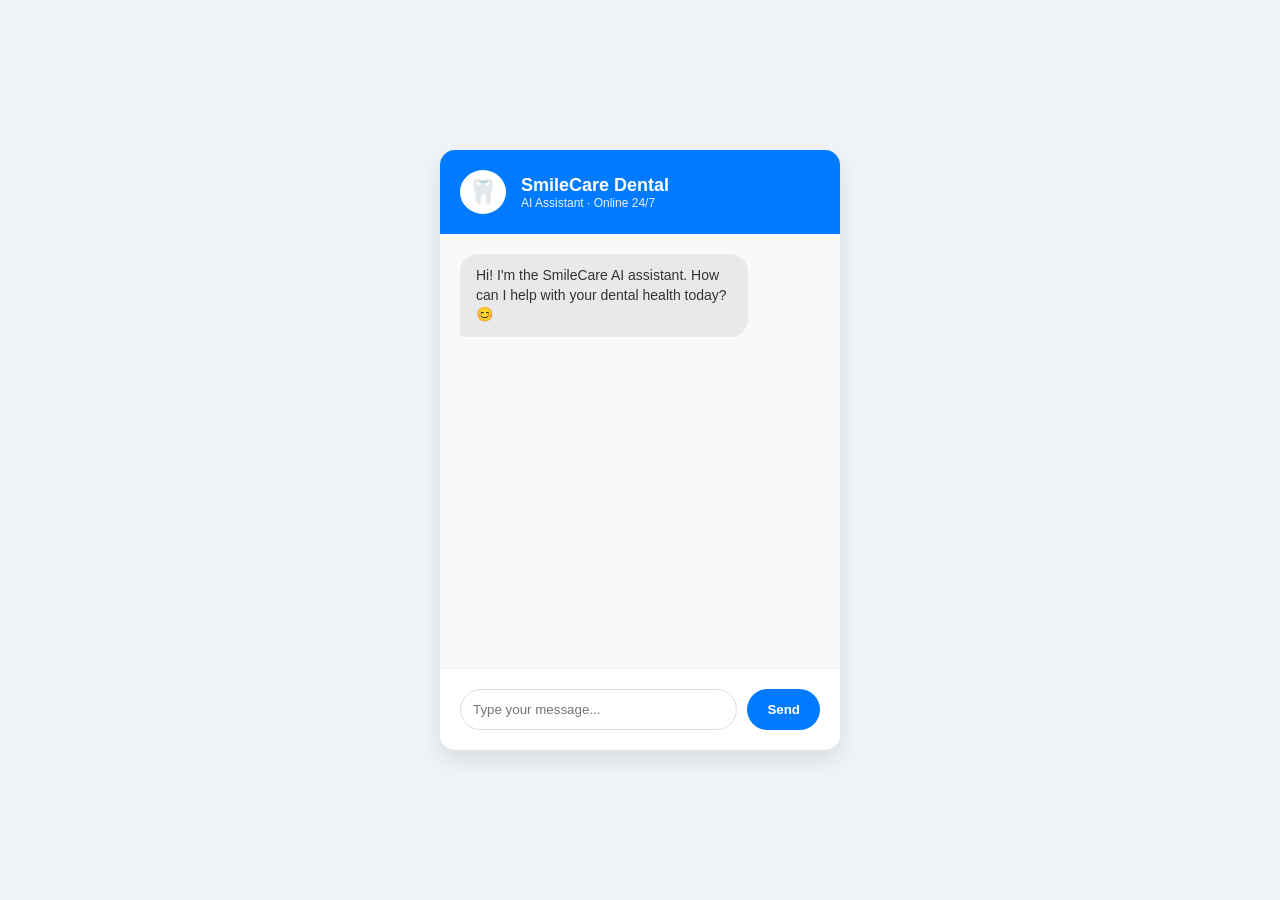
==== index.html @ d3940566 "fix: move files to root level" ====
<!DOCTYPE html>
<html lang="en">
<head>
    <meta charset="UTF-8">
    <meta name="viewport" content="width=device-width, initial-scale=1.0">
    <title>SmileCare Dental – AI Assistant</title>
    <link rel="stylesheet" href="style.css">
</head>
<body>
    <div class="chat-wrapper">
        <div class="chat-header">
            <div class="clinic-logo">🦷</div>
            <div>
                <div class="clinic-name">SmileCare Dental</div>
                <div class="clinic-status">AI Assistant · Online 24/7</div>
            </div>
        </div>

        <div class="chat-messages" id="chatMessages">
            <div class="message bot-message">
                <div class="bubble">
                    Hi! I'm the SmileCare AI assistant. How can I help with your dental health today? 😊
                </div>
            </div>
        </div>

        <div class="chat-input-area">
            <input type="text" id="userInput" placeholder="Type your message..." autocomplete="off">
            <button id="sendBtn" onclick="sendMessage()">Send</button>
        </div>
    </div>

    <script src="script.js"></script>
</body>
</html>
---- style.css ----
* {
    box-sizing: border-box;
    margin: 0;
    padding: 0;
    font-family: 'Segoe UI', Tahoma, Geneva, Verdana, sans-serif;
}

body {
    background-color: #f0f4f8;
    display: flex;
    justify-content: center;
    align-items: center;
    height: 100vh;
}

.chat-wrapper {
    width: 400px;
    height: 600px;
    background: white;
    border-radius: 15px;
    display: flex;
    flex-direction: column;
    box-shadow: 0 10px 25px rgba(0,0,0,0.1);
    overflow: hidden;
}

.chat-header {
    background: #007bff;
    color: white;
    padding: 20px;
    display: flex;
    align-items: center;
    gap: 15px;
}

.clinic-logo {
    font-size: 24px;
    background: white;
    padding: 8px;
    border-radius: 50%;
}

.clinic-name {
    font-weight: bold;
    font-size: 18px;
}

.clinic-status {
    font-size: 12px;
    opacity: 0.9;
}

.chat-messages {
    flex: 1;
    padding: 20px;
    overflow-y: auto;
    background: #f9f9f9;
    display: flex;
    flex-direction: column;
    gap: 15px;
}

.message {
    display: flex;
    width: 100%;
}

.user-message {
    justify-content: flex-end;
}

.bubble {
    max-width: 80%;
    padding: 12px 16px;
    border-radius: 18px;
    font-size: 14px;
    line-height: 1.4;
}

.bot-message .bubble {
    background: #e9e9eb;
    color: #333;
    border-bottom-left-radius: 4px;
}

.user-message .bubble {
    background: #007bff;
    color: white;
    border-bottom-right-radius: 4px;
}

.chat-input-area {
    padding: 20px;
    border-top: 1px solid #eee;
    display: flex;
    gap: 10px;
}

input {
    flex: 1;
    padding: 12px;
    border: 1px solid #ddd;
    border-radius: 25px;
    outline: none;
}

button {
    background: #007bff;
    color: white;
    border: none;
    padding: 0 20px;
    border-radius: 25px;
    cursor: pointer;
    font-weight: bold;
}

button:disabled {
    background: #ccc;
}
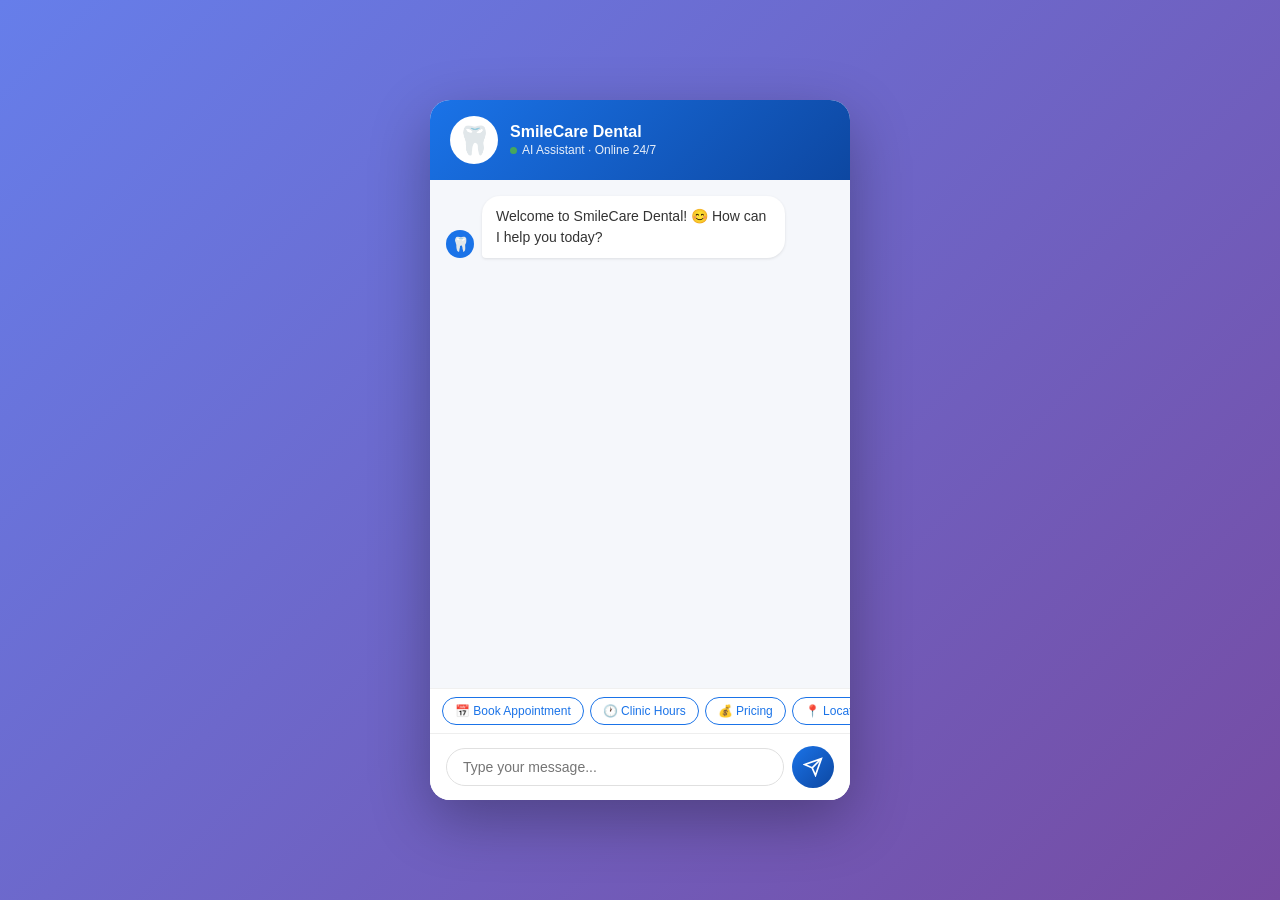
==== commit 70905c39: "fix: update all files to root" ====
--- a/index.html
+++ b/index.html
@@ -1,35 +1,42 @@
 <!DOCTYPE html>
 <html lang="en">
 <head>
-    <meta charset="UTF-8">
-    <meta name="viewport" content="width=device-width, initial-scale=1.0">
-    <title>SmileCare Dental – AI Assistant</title>
-    <link rel="stylesheet" href="style.css">
+  <meta charset="UTF-8">
+  <meta name="viewport" content="width=device-width, initial-scale=1.0">
+  <title>SmileCare Dental – AI Assistant</title>
+  <link rel="stylesheet" href="style.css">
 </head>
 <body>
-    <div class="chat-wrapper">
-        <div class="chat-header">
-            <div class="clinic-logo">🦷</div>
-            <div>
-                <div class="clinic-name">SmileCare Dental</div>
-                <div class="clinic-status">AI Assistant · Online 24/7</div>
-            </div>
+  <div class="chat-wrapper">
+    <div class="chat-header">
+      <div class="clinic-logo">🦷</div>
+      <div class="header-info">
+        <div class="clinic-name">SmileCare Dental</div>
+        <div class="clinic-status">
+          <span class="status-dot"></span> AI Assistant · Online 24/7
         </div>
-
-        <div class="chat-messages" id="chatMessages">
-            <div class="message bot-message">
-                <div class="bubble">
-                    Hi! I'm the SmileCare AI assistant. How can I help with your dental health today? 😊
-                </div>
-            </div>
-        </div>
-
-        <div class="chat-input-area">
-            <input type="text" id="userInput" placeholder="Type your message..." autocomplete="off">
-            <button id="sendBtn" onclick="sendMessage()">Send</button>
-        </div>
+      </div>
     </div>
 
-    <script src="script.js"></script>
+    <div class="chat-messages" id="chatMessages"></div>
+
+    <div class="quick-replies" id="quickReplies">
+      <button onclick="quickSend('Book Appointment')">📅 Book Appointment</button>
+      <button onclick="quickSend('Clinic Hours')">🕐 Clinic Hours</button>
+      <button onclick="quickSend('Treatment Prices')">💰 Pricing</button>
+      <button onclick="quickSend('Clinic Location')">📍 Location</button>
+    </div>
+
+    <div class="chat-input-area">
+      <input type="text" id="userInput" placeholder="Type your message..." autocomplete="off">
+      <button id="sendBtn" onclick="sendMessage()">
+        <svg width="20" height="20" viewBox="0 0 24 24" fill="none" stroke="currentColor" stroke-width="2">
+          <line x1="22" y1="2" x2="11" y2="13"></line>
+          <polygon points="22 2 15 22 11 13 2 9 22 2"></polygon>
+        </svg>
+      </button>
+    </div>
+  </div>
+  <script src="script.js"></script>
 </body>
 </html>
--- a/style.css
+++ b/style.css
@@ -1,119 +1,235 @@
 * {
-    box-sizing: border-box;
-    margin: 0;
-    padding: 0;
-    font-family: 'Segoe UI', Tahoma, Geneva, Verdana, sans-serif;
+  box-sizing: border-box;
+  margin: 0;
+  padding: 0;
+  font-family: 'Segoe UI', sans-serif;
 }
 
 body {
-    background-color: #f0f4f8;
-    display: flex;
-    justify-content: center;
-    align-items: center;
-    height: 100vh;
+  background: linear-gradient(135deg, #667eea 0%, #764ba2 100%);
+  display: flex;
+  justify-content: center;
+  align-items: center;
+  min-height: 100vh;
+  padding: 20px;
 }
 
 .chat-wrapper {
-    width: 400px;
-    height: 600px;
-    background: white;
-    border-radius: 15px;
-    display: flex;
-    flex-direction: column;
-    box-shadow: 0 10px 25px rgba(0,0,0,0.1);
-    overflow: hidden;
+  width: 100%;
+  max-width: 420px;
+  height: 700px;
+  background: white;
+  border-radius: 20px;
+  display: flex;
+  flex-direction: column;
+  overflow: hidden;
+  box-shadow: 0 20px 60px rgba(0,0,0,0.3);
 }
 
 .chat-header {
-    background: #007bff;
-    color: white;
-    padding: 20px;
-    display: flex;
-    align-items: center;
-    gap: 15px;
+  background: linear-gradient(135deg, #1a73e8, #0d47a1);
+  color: white;
+  padding: 16px 20px;
+  display: flex;
+  align-items: center;
+  gap: 12px;
 }
 
 .clinic-logo {
-    font-size: 24px;
-    background: white;
-    padding: 8px;
-    border-radius: 50%;
+  font-size: 28px;
+  background: white;
+  width: 48px;
+  height: 48px;
+  border-radius: 50%;
+  display: flex;
+  align-items: center;
+  justify-content: center;
+  flex-shrink: 0;
 }
 
 .clinic-name {
-    font-weight: bold;
-    font-size: 18px;
+  font-size: 16px;
+  font-weight: 700;
 }
 
 .clinic-status {
-    font-size: 12px;
-    opacity: 0.9;
+  font-size: 12px;
+  opacity: 0.9;
+  display: flex;
+  align-items: center;
+  gap: 5px;
+  margin-top: 2px;
+}
+
+.status-dot {
+  width: 7px;
+  height: 7px;
+  background: #4caf50;
+  border-radius: 50%;
+  display: inline-block;
+  animation: pulse 2s infinite;
+}
+
+@keyframes pulse {
+  0% { opacity: 1; }
+  50% { opacity: 0.4; }
+  100% { opacity: 1; }
 }
 
 .chat-messages {
-    flex: 1;
-    padding: 20px;
-    overflow-y: auto;
-    background: #f9f9f9;
-    display: flex;
-    flex-direction: column;
-    gap: 15px;
+  flex: 1;
+  padding: 16px;
+  overflow-y: auto;
+  background: #f5f7fb;
+  display: flex;
+  flex-direction: column;
+  gap: 10px;
 }
 
 .message {
-    display: flex;
-    width: 100%;
+  display: flex;
+  align-items: flex-end;
+  gap: 8px;
 }
 
 .user-message {
-    justify-content: flex-end;
+  justify-content: flex-end;
+}
+
+.bot-avatar {
+  width: 28px;
+  height: 28px;
+  background: #1a73e8;
+  border-radius: 50%;
+  display: flex;
+  align-items: center;
+  justify-content: center;
+  font-size: 14px;
+  flex-shrink: 0;
 }
 
 .bubble {
-    max-width: 80%;
-    padding: 12px 16px;
-    border-radius: 18px;
-    font-size: 14px;
-    line-height: 1.4;
+  max-width: 78%;
+  padding: 10px 14px;
+  border-radius: 18px;
+  font-size: 14px;
+  line-height: 1.5;
+  white-space: pre-wrap;
 }
 
 .bot-message .bubble {
-    background: #e9e9eb;
-    color: #333;
-    border-bottom-left-radius: 4px;
+  background: white;
+  color: #333;
+  border-bottom-left-radius: 4px;
+  box-shadow: 0 1px 3px rgba(0,0,0,0.1);
 }
 
 .user-message .bubble {
-    background: #007bff;
-    color: white;
-    border-bottom-right-radius: 4px;
+  background: linear-gradient(135deg, #1a73e8, #0d47a1);
+  color: white;
+  border-bottom-right-radius: 4px;
+}
+
+.typing-indicator {
+  display: flex;
+  gap: 4px;
+  padding: 12px 16px;
+  background: white;
+  border-radius: 18px;
+  border-bottom-left-radius: 4px;
+  width: fit-content;
+  box-shadow: 0 1px 3px rgba(0,0,0,0.1);
+}
+
+.typing-indicator span {
+  width: 8px;
+  height: 8px;
+  background: #1a73e8;
+  border-radius: 50%;
+  animation: typing 1.2s infinite;
+}
+
+.typing-indicator span:nth-child(2) { animation-delay: 0.2s; }
+.typing-indicator span:nth-child(3) { animation-delay: 0.4s; }
+
+@keyframes typing {
+  0%, 60%, 100% { transform: translateY(0); opacity: 0.4; }
+  30% { transform: translateY(-6px); opacity: 1; }
+}
+
+.quick-replies {
+  padding: 8px 12px;
+  display: flex;
+  gap: 6px;
+  overflow-x: auto;
+  background: white;
+  border-top: 1px solid #f0f0f0;
+  scrollbar-width: none;
+}
+
+.quick-replies::-webkit-scrollbar { display: none; }
+
+.quick-replies button {
+  white-space: nowrap;
+  padding: 6px 12px;
+  border: 1.5px solid #1a73e8;
+  background: white;
+  color: #1a73e8;
+  border-radius: 20px;
+  font-size: 12px;
+  cursor: pointer;
+  transition: all 0.2s;
+  font-weight: 500;
+}
+
+.quick-replies button:hover {
+  background: #1a73e8;
+  color: white;
 }
 
 .chat-input-area {
-    padding: 20px;
-    border-top: 1px solid #eee;
-    display: flex;
-    gap: 10px;
-}
-
-input {
-    flex: 1;
-    padding: 12px;
-    border: 1px solid #ddd;
-    border-radius: 25px;
-    outline: none;
-}
-
-button {
-    background: #007bff;
-    color: white;
-    border: none;
-    padding: 0 20px;
-    border-radius: 25px;
-    cursor: pointer;
-    font-weight: bold;
-}
-
-button:disabled {
-    background: #ccc;
+  padding: 12px 16px;
+  display: flex;
+  gap: 8px;
+  align-items: center;
+  background: white;
+  border-top: 1px solid #eee;
+}
+
+.chat-input-area input {
+  flex: 1;
+  padding: 10px 16px;
+  border: 1.5px solid #e0e0e0;
+  border-radius: 24px;
+  font-size: 14px;
+  outline: none;
+  transition: border 0.2s;
+}
+
+.chat-input-area input:focus {
+  border-color: #1a73e8;
+}
+
+.chat-input-area button {
+  width: 42px;
+  height: 42px;
+  background: linear-gradient(135deg, #1a73e8, #0d47a1);
+  color: white;
+  border: none;
+  border-radius: 50%;
+  cursor: pointer;
+  display: flex;
+  align-items: center;
+  justify-content: center;
+  flex-shrink: 0;
+  transition: transform 0.2s;
+}
+
+.chat-input-area button:hover {
+  transform: scale(1.05);
+}
+
+.chat-input-area button:disabled {
+  background: #ccc;
+  transform: none;
 }
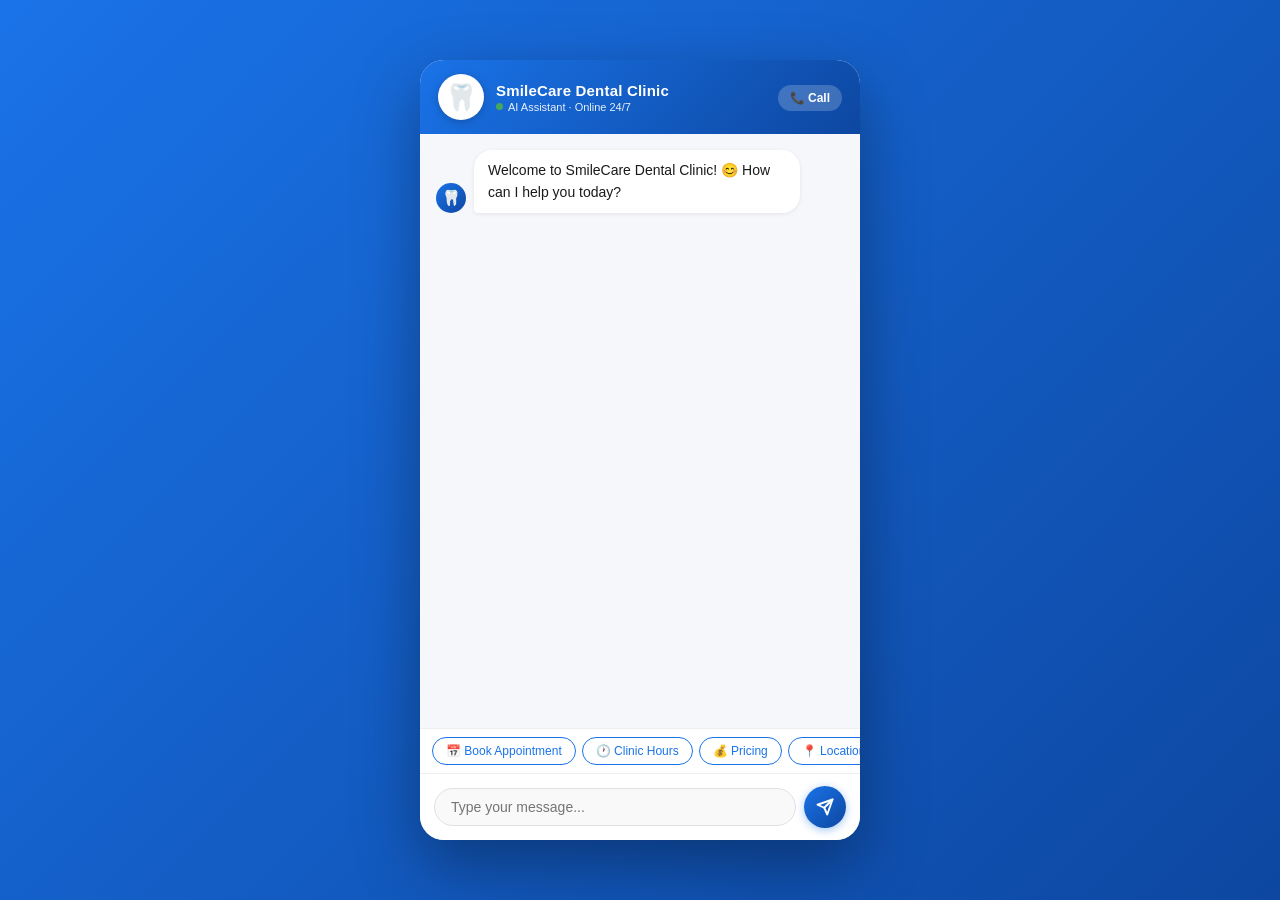
==== commit 04b9da90: "feat: advanced dental chatbot v2" ====
--- a/index.html
+++ b/index.html
@@ -8,34 +8,47 @@
 </head>
 <body>
   <div class="chat-wrapper">
+
     <div class="chat-header">
       <div class="clinic-logo">🦷</div>
       <div class="header-info">
-        <div class="clinic-name">SmileCare Dental</div>
+        <div class="clinic-name">SmileCare Dental Clinic</div>
         <div class="clinic-status">
           <span class="status-dot"></span> AI Assistant · Online 24/7
         </div>
+      </div>
+      <div class="header-actions">
+        <a href="tel:+919876543210" class="call-btn">📞 Call</a>
       </div>
     </div>
 
     <div class="chat-messages" id="chatMessages"></div>
 
     <div class="quick-replies" id="quickReplies">
-      <button onclick="quickSend('Book Appointment')">📅 Book Appointment</button>
-      <button onclick="quickSend('Clinic Hours')">🕐 Clinic Hours</button>
-      <button onclick="quickSend('Treatment Prices')">💰 Pricing</button>
-      <button onclick="quickSend('Clinic Location')">📍 Location</button>
+      <button onclick="quickSend('I want to book an appointment')">📅 Book Appointment</button>
+      <button onclick="quickSend('What are your clinic hours?')">🕐 Clinic Hours</button>
+      <button onclick="quickSend('What are your treatment prices?')">💰 Pricing</button>
+      <button onclick="quickSend('Where is your clinic located?')">📍 Location</button>
+      <button onclick="quickSend('What treatments do you offer?')">🦷 Treatments</button>
     </div>
 
     <div class="chat-input-area">
-      <input type="text" id="userInput" placeholder="Type your message..." autocomplete="off">
+      <input
+        type="text"
+        id="userInput"
+        placeholder="Type your message..."
+        autocomplete="off"
+      />
       <button id="sendBtn" onclick="sendMessage()">
-        <svg width="20" height="20" viewBox="0 0 24 24" fill="none" stroke="currentColor" stroke-width="2">
+        <svg width="18" height="18" viewBox="0 0 24 24" fill="none"
+          stroke="currentColor" stroke-width="2.5" stroke-linecap="round"
+          stroke-linejoin="round">
           <line x1="22" y1="2" x2="11" y2="13"></line>
           <polygon points="22 2 15 22 11 13 2 9 22 2"></polygon>
         </svg>
       </button>
     </div>
+
   </div>
   <script src="script.js"></script>
 </body>
--- a/style.css
+++ b/style.css
@@ -6,54 +6,61 @@
 }
 
 body {
-  background: linear-gradient(135deg, #667eea 0%, #764ba2 100%);
+  background: linear-gradient(135deg, #1a73e8 0%, #0d47a1 100%);
   display: flex;
   justify-content: center;
   align-items: center;
   min-height: 100vh;
-  padding: 20px;
+  padding: 16px;
 }
 
 .chat-wrapper {
   width: 100%;
-  max-width: 420px;
-  height: 700px;
-  background: white;
-  border-radius: 20px;
+  max-width: 440px;
+  height: 92vh;
+  max-height: 780px;
+  background: #f5f7fb;
+  border-radius: 24px;
   display: flex;
   flex-direction: column;
   overflow: hidden;
-  box-shadow: 0 20px 60px rgba(0,0,0,0.3);
-}
-
+  box-shadow: 0 24px 64px rgba(0,0,0,0.35);
+}
+
+/* HEADER */
 .chat-header {
   background: linear-gradient(135deg, #1a73e8, #0d47a1);
   color: white;
-  padding: 16px 20px;
+  padding: 14px 18px;
   display: flex;
   align-items: center;
   gap: 12px;
+  flex-shrink: 0;
 }
 
 .clinic-logo {
-  font-size: 28px;
-  background: white;
-  width: 48px;
-  height: 48px;
+  font-size: 26px;
+  background: white;
+  width: 46px;
+  height: 46px;
   border-radius: 50%;
   display: flex;
   align-items: center;
   justify-content: center;
   flex-shrink: 0;
-}
+  box-shadow: 0 2px 8px rgba(0,0,0,0.2);
+}
+
+.header-info { flex: 1; }
 
 .clinic-name {
-  font-size: 16px;
+  font-size: 15px;
   font-weight: 700;
+  letter-spacing: 0.2px;
 }
 
 .clinic-status {
-  font-size: 12px;
+  font-size: 11px;
   opacity: 0.9;
   display: flex;
   align-items: center;
@@ -66,62 +73,86 @@
   height: 7px;
   background: #4caf50;
   border-radius: 50%;
-  display: inline-block;
   animation: pulse 2s infinite;
 }
 
 @keyframes pulse {
-  0% { opacity: 1; }
+  0%, 100% { opacity: 1; }
   50% { opacity: 0.4; }
-  100% { opacity: 1; }
-}
-
+}
+
+.call-btn {
+  background: rgba(255,255,255,0.2);
+  color: white;
+  text-decoration: none;
+  padding: 6px 12px;
+  border-radius: 20px;
+  font-size: 12px;
+  font-weight: 600;
+  transition: background 0.2s;
+  white-space: nowrap;
+}
+
+.call-btn:hover { background: rgba(255,255,255,0.35); }
+
+/* MESSAGES */
 .chat-messages {
   flex: 1;
   padding: 16px;
   overflow-y: auto;
-  background: #f5f7fb;
   display: flex;
   flex-direction: column;
-  gap: 10px;
+  gap: 12px;
+  scroll-behavior: smooth;
+}
+
+.chat-messages::-webkit-scrollbar { width: 4px; }
+.chat-messages::-webkit-scrollbar-thumb {
+  background: #c0c0c0;
+  border-radius: 4px;
 }
 
 .message {
   display: flex;
   align-items: flex-end;
   gap: 8px;
-}
-
-.user-message {
-  justify-content: flex-end;
-}
+  animation: fadeIn 0.3s ease;
+}
+
+@keyframes fadeIn {
+  from { opacity: 0; transform: translateY(8px); }
+  to { opacity: 1; transform: translateY(0); }
+}
+
+.user-message { justify-content: flex-end; }
 
 .bot-avatar {
-  width: 28px;
-  height: 28px;
-  background: #1a73e8;
+  width: 30px;
+  height: 30px;
+  background: linear-gradient(135deg, #1a73e8, #0d47a1);
   border-radius: 50%;
   display: flex;
   align-items: center;
   justify-content: center;
-  font-size: 14px;
+  font-size: 15px;
   flex-shrink: 0;
 }
 
 .bubble {
-  max-width: 78%;
+  max-width: 80%;
   padding: 10px 14px;
   border-radius: 18px;
   font-size: 14px;
-  line-height: 1.5;
+  line-height: 1.55;
   white-space: pre-wrap;
+  word-wrap: break-word;
 }
 
 .bot-message .bubble {
   background: white;
-  color: #333;
+  color: #1a1a1a;
   border-bottom-left-radius: 4px;
-  box-shadow: 0 1px 3px rgba(0,0,0,0.1);
+  box-shadow: 0 1px 4px rgba(0,0,0,0.08);
 }
 
 .user-message .bubble {
@@ -130,15 +161,16 @@
   border-bottom-right-radius: 4px;
 }
 
+/* TYPING INDICATOR */
 .typing-indicator {
   display: flex;
-  gap: 4px;
+  gap: 5px;
   padding: 12px 16px;
   background: white;
   border-radius: 18px;
   border-bottom-left-radius: 4px;
   width: fit-content;
-  box-shadow: 0 1px 3px rgba(0,0,0,0.1);
+  box-shadow: 0 1px 4px rgba(0,0,0,0.08);
 }
 
 .typing-indicator span {
@@ -146,24 +178,59 @@
   height: 8px;
   background: #1a73e8;
   border-radius: 50%;
-  animation: typing 1.2s infinite;
-}
-
-.typing-indicator span:nth-child(2) { animation-delay: 0.2s; }
-.typing-indicator span:nth-child(3) { animation-delay: 0.4s; }
-
-@keyframes typing {
+  animation: bounce 1.3s infinite;
+}
+
+.typing-indicator span:nth-child(2) { animation-delay: 0.15s; }
+.typing-indicator span:nth-child(3) { animation-delay: 0.3s; }
+
+@keyframes bounce {
   0%, 60%, 100% { transform: translateY(0); opacity: 0.4; }
-  30% { transform: translateY(-6px); opacity: 1; }
-}
-
+  30% { transform: translateY(-7px); opacity: 1; }
+}
+
+/* SLOT BUTTONS inside messages */
+.slot-btn {
+  display: inline-block;
+  margin: 3px 3px 0 0;
+  padding: 5px 12px;
+  background: #e8f0fe;
+  border: 1.5px solid #1a73e8;
+  color: #1a73e8;
+  border-radius: 16px;
+  font-size: 13px;
+  cursor: pointer;
+  transition: all 0.18s;
+  font-weight: 500;
+}
+
+.slot-btn:hover {
+  background: #1a73e8;
+  color: white;
+  transform: translateY(-1px);
+}
+
+/* MAPS LINK */
+.maps-link {
+  display: inline-block;
+  margin-top: 6px;
+  color: #1a73e8;
+  text-decoration: none;
+  font-weight: 600;
+  font-size: 13px;
+}
+
+.maps-link:hover { text-decoration: underline; }
+
+/* QUICK REPLIES */
 .quick-replies {
   padding: 8px 12px;
   display: flex;
   gap: 6px;
   overflow-x: auto;
   background: white;
-  border-top: 1px solid #f0f0f0;
+  border-top: 1px solid #eee;
+  flex-shrink: 0;
   scrollbar-width: none;
 }
 
@@ -171,15 +238,16 @@
 
 .quick-replies button {
   white-space: nowrap;
-  padding: 6px 12px;
+  padding: 6px 13px;
   border: 1.5px solid #1a73e8;
   background: white;
   color: #1a73e8;
   border-radius: 20px;
   font-size: 12px;
   cursor: pointer;
-  transition: all 0.2s;
+  transition: all 0.18s;
   font-weight: 500;
+  flex-shrink: 0;
 }
 
 .quick-replies button:hover {
@@ -187,13 +255,15 @@
   color: white;
 }
 
+/* INPUT AREA */
 .chat-input-area {
-  padding: 12px 16px;
+  padding: 12px 14px;
   display: flex;
   gap: 8px;
   align-items: center;
   background: white;
   border-top: 1px solid #eee;
+  flex-shrink: 0;
 }
 
 .chat-input-area input {
@@ -204,10 +274,12 @@
   font-size: 14px;
   outline: none;
   transition: border 0.2s;
+  background: #f9f9f9;
 }
 
 .chat-input-area input:focus {
   border-color: #1a73e8;
+  background: white;
 }
 
 .chat-input-area button {
@@ -222,14 +294,36 @@
   align-items: center;
   justify-content: center;
   flex-shrink: 0;
-  transition: transform 0.2s;
+  transition: transform 0.2s, box-shadow 0.2s;
+  box-shadow: 0 2px 8px rgba(26,115,232,0.4);
 }
 
 .chat-input-area button:hover {
-  transform: scale(1.05);
+  transform: scale(1.08);
+  box-shadow: 0 4px 12px rgba(26,115,232,0.5);
 }
 
 .chat-input-area button:disabled {
   background: #ccc;
+  box-shadow: none;
   transform: none;
+  cursor: not-allowed;
+}
+
+/* CONFIRMATION CARD */
+.confirm-card {
+  background: linear-gradient(135deg, #e8f5e9, #f1f8e9);
+  border: 1.5px solid #4caf50;
+  border-radius: 14px;
+  padding: 12px 14px;
+  margin-top: 4px;
+  font-size: 13px;
+  line-height: 1.7;
+}
+
+.confirm-card .confirm-title {
+  color: #2e7d32;
+  font-weight: 700;
+  font-size: 15px;
+  margin-bottom: 6px;
 }
